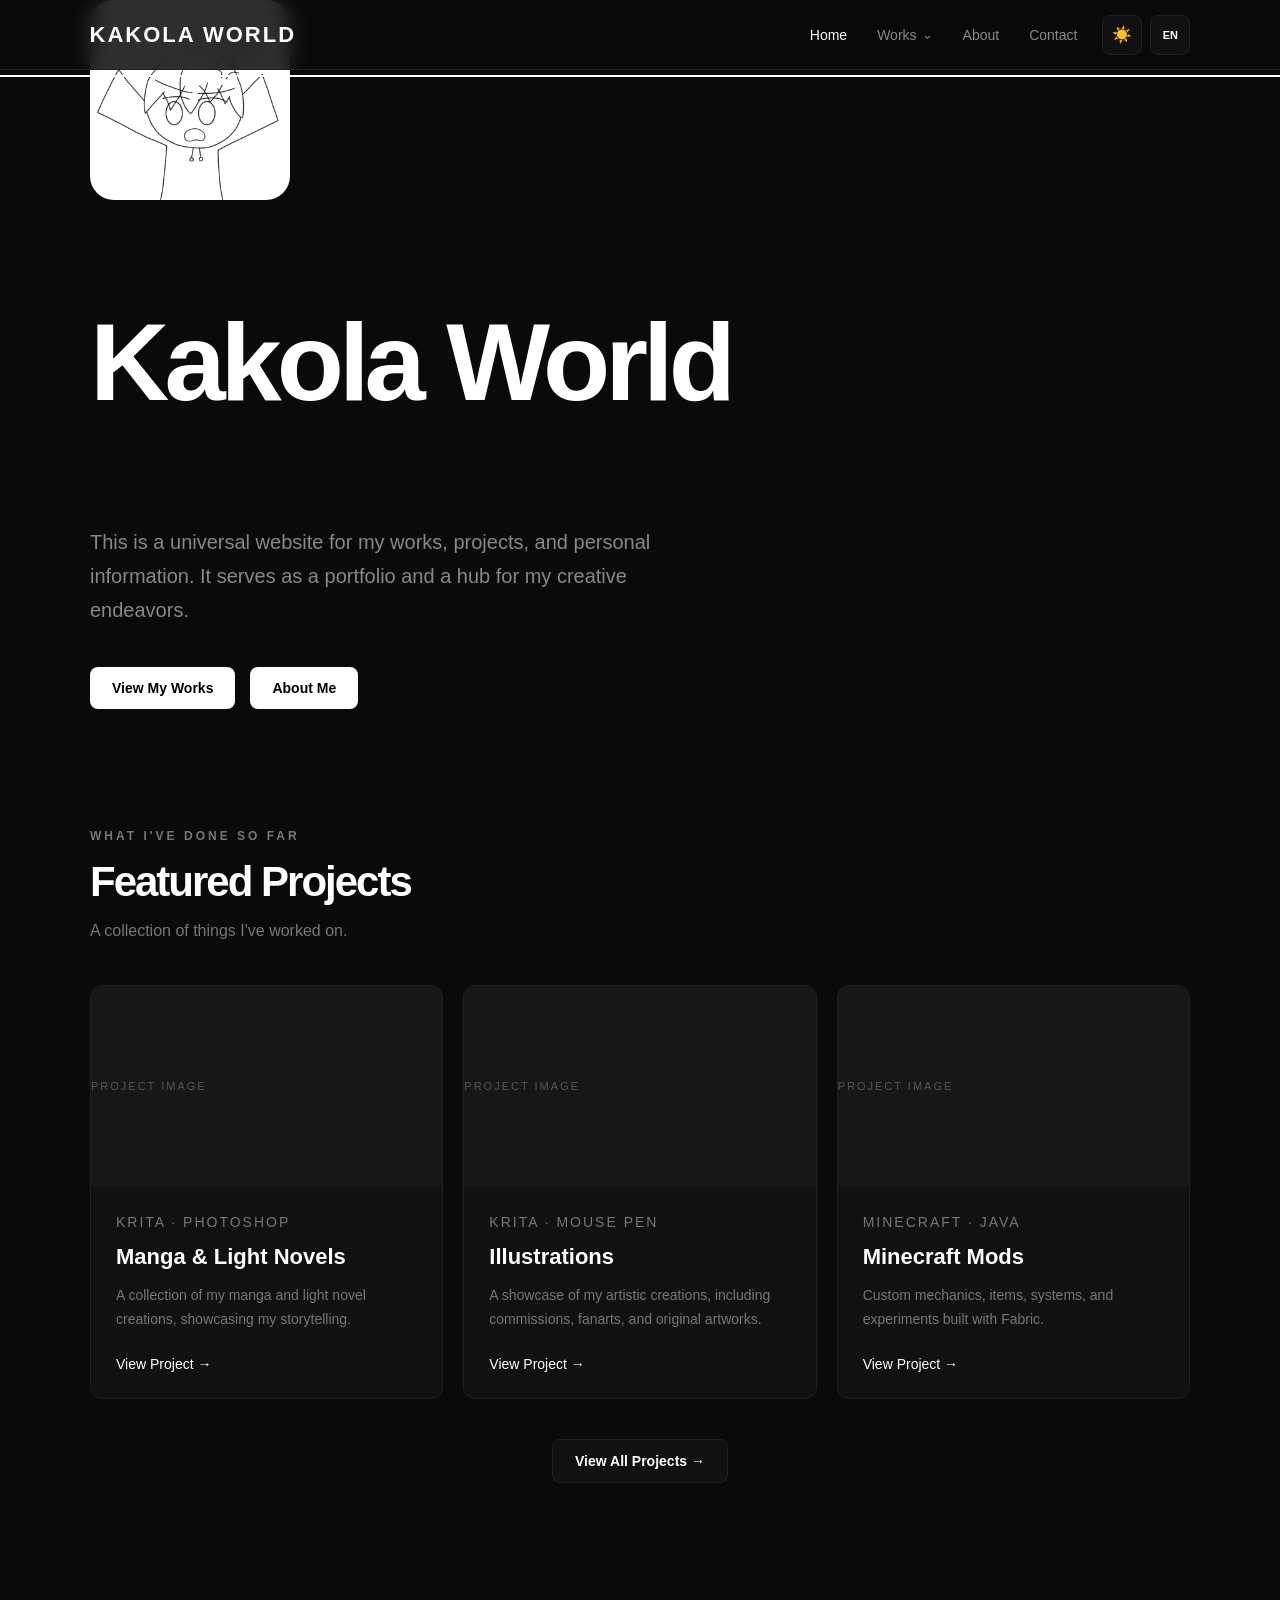
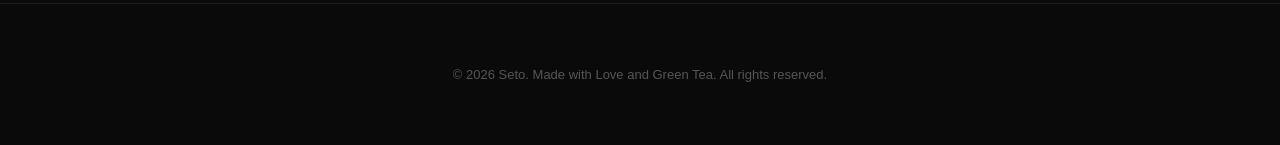
==== index.html @ 92a1bda3 "Commit message for changes in index.html and js/translations.js" ====
<!DOCTYPE html>
<html lang="en">

<head>
    <meta charset="UTF-8">
    <meta name="viewport" content="width=device-width, initial-scale=1.0">

    <title data-i18n="site.title">Kakola World</title>

    <link rel="stylesheet" href="./css/style.css">
</head>

<body>

    <div id="page-loader">
    
        <div class="loader-content">
    
            <div class="loader-logo">
                Please wait.
            </div>
    
            <div class="loader-spinner"></div>
    
        </div>
    
    </div>

    <!-- Navigation -->
    <header class="navbar">

        <a href="./" class="logo">KAKOLA WORLD</a>

        <nav class="nav-links">

            <a href="./" class="active" data-i18n="nav.home">
                Home
            </a>

            <!-- Works Dropdown -->
            <div class="nav-dropdown">

                <button class="dropdown-trigger" type="button">
                    <span data-i18n="nav.works">Works</span>
                    <span class="arrow">⌄</span>
                </button>

                <div class="dropdown-menu">

                    <a href="./works/">
                        <span data-i18n="works.all">
                            All Works
                        </span>

                        <small data-i18n="works.allDescription">
                            Everything I've done
                        </small>
                    </a>

                    <a href="./works/manga_light-novels/">
                        <span data-i18n="works.manga_light_novels">
                            Manga & Light Novels
                        </span>

                        <small data-i18n="works.manga_light_novelsDescription">
                            My Manga & Light Novel Creations
                        </small>
                    </a>

                    <a href="./works/illustrations/">
                        <span data-i18n="works.illustrations">
                            Illustrations
                        </span>

                        <small data-i18n="works.illustrationsDescription">
                            Commissions, Fanarts and Original Arts
                        </small>
                    </a>

                    <a href="./works/minecraft/">
                        <span data-i18n="works.minecraft">
                            Minecraft
                        </span>

                        <small data-i18n="works.minecraftDescription">
                            Mods & Projects
                        </small>
                    </a>

                </div>

            </div>

            <a href="./about/" data-i18n="nav.about">
                About
            </a>

            <a href="./contact/" data-i18n="nav.contact">
                Contact
            </a>

        </nav>


        <div class="navbar-actions">

            <button id="theme-toggle" class="theme-toggle" aria-label="Toggle theme">
                ☀️
            </button>

            <button id="language-toggle" class="language-toggle" aria-label="Change language">
                EN
            </button>

        </div>

    </header>


    <!-- Hero -->
    <main>

        <section class="hero">
        
            <div class="hero-content">

                <div class="hero-image">
                
                    <img src="./images/hero.png" alt="Kakola World">
                
                </div>
        
                <h1>
                    <p data-i18n="hero.title">
                        Kakola World
                    </p>
                </h1>
        
                <p class="hero-description" data-i18n="hero.description">
                    This is a universal website for my works, projects, and personal information. It serves as a portfolio and a hub for my creative endeavors.
                </p>
        
                <div class="hero-buttons">
        
                    <a href="./works/" class="button primary" data-i18n="hero.viewWorks">
                        View My Works
                    </a>
        
                    <a href="./about/" class="button primary" data-i18n="hero.aboutMe">
                        About Me
                    </a>
        
                </div>
        
            </div>
        
        </section>


        <!-- Featured Projects -->
        <section class="projects">

            <div class="section-header">

                <p class="eyebrow" data-i18n="projects.eyebrow">
                    WHAT I'VE DONE SO FAR
                </p>

                <h2 data-i18n="projects.title">
                    Featured Projects
                </h2>

                <p data-i18n="projects.description">
                    A collection of things I've worked on.
                </p>

            </div>


            <div class="project-grid">


                <!-- Manga & Light Novels -->
                <article class="project-card">

                    <div class="project-image">
                        <span data-i18n="projects.imagePlaceholder">
                            PROJECT IMAGE
                        </span>
                    </div>

                    <div class="project-content">

                        <p class="project-type" data-i18n="projects.manga_light_novels.type">
                            Krita · Photoshop
                        </p>

                        <h3>
                            Manga & Light Novels
                        </h3>

                        <p data-i18n="projects.manga_light_novels.description">
                            A collection of my manga and light novel creations, showcasing my storytelling.
                        </p>

                        <a href="./works/" class="project-link" data-i18n="projects.viewProject">
                            View Project →
                        </a>

                    </div>

                </article>


                <!-- Illustrations -->
                <article class="project-card">

                    <div class="project-image">
                        <span data-i18n="projects.imagePlaceholder">
                            PROJECT IMAGE
                        </span>
                    </div>

                    <div class="project-content">

                        <p class="project-type" data-i18n="projects.illustrations.type">
                            Krita · Mouse Pen
                        </p>

                        <h3>
                            Illustrations
                        </h3>

                        <p data-i18n="projects.illustrations.description">
                            A showcase of my artistic creations, including commissions, fanarts, and original artworks.
                        </p>

                        <a href="./works/" class="project-link" data-i18n="projects.viewProject">
                            View Project →
                        </a>

                    </div>

                </article>


                <!-- Minecraft -->
                <article class="project-card">

                    <div class="project-image">
                        <span data-i18n="projects.imagePlaceholder">
                            PROJECT IMAGE
                        </span>
                    </div>

                    <div class="project-content">

                        <p class="project-type" data-i18n="projects.minecraft.type">
                            MINECRAFT · JAVA
                        </p>

                        <h3>
                            Minecraft Mods
                        </h3>

                        <p data-i18n="projects.minecraft.description">
                            Custom mechanics, items, systems,
                            and experiments built with Fabric.
                        </p>

                        <a href="./works/" class="project-link" data-i18n="projects.viewProject">
                            View Project →
                        </a>

                    </div>

                </article>

            </div>


            <div class="view-all">

                <a href="./works/" class="button secondary" data-i18n="projects.viewAll">
                    View All Projects →
                </a>

            </div>

        </section>

    </main>


    <!-- Footer -->
    <footer>

        <p data-i18n="footer.copyright">
            © 2026 Seto. Made with Love and Green Tea.
            All rights reserved.
        </p>

    </footer>


    <script src="./js/translations.js"></script>
    <script src="./js/script.js"></script>

</body>

</html>
---- css/style.css ----
* {
    box-sizing: border-box;
}

html {
    scroll-behavior: smooth;
}

:root {
    --background: #0a0a0a;
    --surface: #111111;
    --surface-hover: #171717;

    --border: #202020;

    --text: #ffffff;
    --text-secondary: #888888;
    --text-muted: #555555;

    --button-background: #ffffff;
    --button-text: #000000;
}

body.light {
    --background: #f5f5f5;
    --surface: #ffffff;
    --surface-hover: #eeeeee;

    --border: #dddddd;

    --text: #111111;
    --text-secondary: #666666;
    --text-muted: #999999;

    --button-background: #111111;
    --button-text: #ffffff;
}

body {
    margin: 0;

    background: var(--background);
    color: var(--text);

    font-family:
        Arial,
        Helvetica,
        sans-serif;

    transition:
        background 0.25s ease,
        color 0.25s ease;
}

.theme-toggle {
    width: 40px;
    height: 40px;

    display: flex;
    align-items: center;
    justify-content: center;

    background: var(--surface);

    border: 1px solid var(--border);
    border-radius: 8px;

    color: var(--text);

    font-size: 16px;

    cursor: pointer;

    transition:
        background 0.2s ease,
        transform 0.2s ease;
}

.theme-toggle:hover {
    background: var(--surface-hover);

    transform: translateY(-2px);
}

.language-toggle {
    width: 40px;
    height: 40px;

    display: flex;
    align-items: center;
    justify-content: center;

    background: var(--surface);

    border: 1px solid var(--border);
    border-radius: 8px;

    color: var(--text);

    font-size: 11px;
    font-weight: 700;

    cursor: pointer;

    transition:
        background 0.2s ease,
        transform 0.2s ease;
}

.language-toggle:hover {
    background: var(--surface-hover);

    transform: translateY(-2px);
}

/* ================================
   NAVBAR
================================ */

.navbar {
    position: fixed;

    top: 0;
    left: 0;
    right: 0;

    height: 70px;

    display: flex;
    align-items: center;

    padding: 0 7%;

    background: color-mix(in srgb,
            var(--background) 85%,
            transparent);

    border-bottom: 1px solid var(--border);

    backdrop-filter: blur(10px);

    z-index: 1000;
}

.navbar-actions {
    display: flex;
    align-items: center;
    gap: 8px;
}


.logo {
    color: var(--text);

    font-size: 22px;
    font-weight: 800;

    text-decoration: none;

    letter-spacing: 2px;
}


.nav-links {
    display: flex;

    gap: 30px;

    margin-left: auto;
    margin-right: 25px;
}


.nav-links a {
    color: var(--text-secondary);

    text-decoration: none;

    font-size: 14px;

    transition: color 0.2s ease;
}

.nav-links a:hover {
    color: var(--text);
}

.nav-links a.active {
    color: var(--text);
}


.nav-links a.active::after {
    content: "";

    position: absolute;

    left: 0;
    right: 0;

    bottom: -8px;

    height: 2px;

    background: white;
}


/* ================================
   GENERAL
================================ */

main {
    width: 100%;
}


section {
    width: min(1100px, 90%);

    margin: auto;
}


.eyebrow {
    margin: 0 0 15px;

    color: #777;

    font-size: 12px;
    font-weight: 700;

    letter-spacing: 3px;
}


/* ================================
   HERO
================================ */

.hero-image {
    flex: 0 0 200px;

    display: flex;
    position: relative;
}


.hero-image img {
    width: 200px;
    height: auto;

    object-fit: contain;

    border-radius: 24px;

    transition:
        transform 0.4s ease,
        box-shadow 0.4s ease;
}


.hero-image img:hover {
    transform: translateY(-8px);
}


.hero-content {
    max-width: 800px;
}


.hero h1 {
    margin: 0;

    font-size: clamp(60px, 9vw, 110px);

    line-height: 0.95;

    letter-spacing: -5px;
}


.hero h1 span {
    color: #888;
}


.hero-description {
    max-width: 600px;

    margin-top: 30px;

    color: #888;

    font-size: 20px;

    line-height: 1.7;
}


.hero-buttons {
    display: flex;

    gap: 15px;

    margin-top: 40px;
}


/* ================================
   BUTTONS
================================ */

.button {
    display: inline-block;

    padding: 13px 22px;

    border-radius: 8px;

    text-decoration: none;

    font-size: 14px;
    font-weight: 600;

    transition:
        transform 0.2s ease,
        background 0.2s ease;
}


.button:hover {
    transform: translateY(-2px);
}


.button.primary {
    background: var(--button-background);

    color: var(--button-text);
}

.button.secondary {
    background: var(--surface);

    color: var(--text);

    border: 1px solid var(--border);
}


/* ================================
   SECTION HEADER
================================ */

.section-header {
    margin-bottom: 45px;
}


.section-header h2 {
    margin: 0;

    font-size: 42px;

    letter-spacing: -2px;
}


.section-header>p:last-child {
    color: #777;

    font-size: 16px;
}


/* ================================
   PROJECTS
================================ */

.projects {
    padding: 120px 0;
}


.project-grid {
    display: grid;

    grid-template-columns:
        repeat(3, 1fr);

    gap: 20px;
}


.project-card {
    overflow: hidden;

    background: var(--surface);

    border: 1px solid var(--border);

    border-radius: 12px;

    transition:
        transform 0.25s ease,
        border-color 0.25s ease,
        background 0.25s ease;
}


.project-card:hover {
    transform: translateY(-5px);

    border-color: #444;
}


.project-image {
    height: 200px;
    
    display: flex;
    align-items: center;

    background: var(--surface-hover);

    color: var(--text-muted);

    font-size: 11px;
    
    letter-spacing: 2px;
}


.project-content {
    padding: 25px;
}


.project-type {
    margin: 0 0 10px;

    color: #666;

    font-size: 11px;

    letter-spacing: 2px;
}


.project-content h3 {
    margin: 0 0 12px;

    font-size: 22px;
}


.project-content p {
    color: #777;

    font-size: 14px;

    line-height: 1.7;
}


.project-link {
    display: inline-block;

    margin-top: 10px;

    color: white;

    text-decoration: none;

    font-size: 14px;
}


.project-link:hover {
    text-decoration: underline;
}


.view-all {
    margin-top: 40px;

    text-align: center;
}


/* ================================
   FOOTER
================================ */

footer {
    padding: 50px 20px;

    border-top: 1px solid #1c1c1c;

    text-align: center;

    color: #555;

    font-size: 13px;
}


/* ================================
   MOBILE
================================ */

@media (max-width: 800px) {

    .navbar {
        padding: 0 5%;
    }


    .nav-links {
        gap: 15px;
    }


    .nav-links a {
        font-size: 12px;
    }


    .hero h1 {
        letter-spacing: -3px;
    }


    .project-grid {
        grid-template-columns: 1fr;
    }


    .hero-buttons {
        flex-direction: column;

        align-items: flex-start;
    }

}

/* ================================
   WORKS DROPDOWN
================================ */

.nav-dropdown {
    position: relative;
}


/* Works button */

.dropdown-trigger {
    display: flex;
    align-items: center;
    gap: 5px;

    padding: 0;

    background: none;
    border: none;

    color: var(--text-secondary);

    font-family: inherit;
    font-size: 14px;

    cursor: pointer;

    transition: color 0.2s ease;
}


.dropdown-trigger:hover,
.nav-dropdown.open .dropdown-trigger {
    color: var(--text);
}


/* Arrow */

.arrow {
    font-size: 13px;

    transition: transform 0.2s ease;
}


.nav-dropdown:hover .arrow,
.nav-dropdown.open .arrow {
    transform: rotate(180deg);
}


/* ================================
   DROPDOWN MENU
================================ */

.dropdown-menu {
    position: absolute;

    top: calc(100% + 15px);
    left: 50%;

    width: 220px;

    padding: 8px;

    background: var(--surface);

    border: 1px solid var(--border);

    border-radius: 12px;

    box-shadow:
        0 15px 40px rgba(0, 0, 0, 0.25);

    opacity: 0;

    visibility: hidden;

    transform:
        translateX(-50%) translateY(-5px);

    transition:
        opacity 0.2s ease,
        transform 0.2s ease,
        visibility 0.2s ease;

    z-index: 1000;
}


/* Desktop hover */

.nav-dropdown:hover .dropdown-menu {
    opacity: 1;

    visibility: visible;

    transform:
        translateX(-50%) translateY(0);
}


/* Click / mobile */

.nav-dropdown.open .dropdown-menu {
    opacity: 1;

    visibility: visible;

    transform:
        translateX(-50%) translateY(0);
}


/* ================================
   DROPDOWN LINKS
================================ */

.dropdown-menu a {
    display: flex;

    flex-direction: column;

    gap: 4px;

    padding: 12px 14px;

    border-radius: 8px;

    color: var(--text);

    text-decoration: none;

    transition:
        background 0.2s ease;
}


.dropdown-menu a:hover {
    background: var(--surface-hover);
}


.dropdown-menu a span {
    font-size: 14px;
    font-weight: 600;
}


.dropdown-menu a small {
    color: var(--text-secondary);

    font-size: 11px;
}

/* ========================================
   PAGE LOADER
======================================== */

#page-loader {

    position: fixed;

    inset: 0;

    z-index: 99999;

    display: flex;

    align-items: center;
    justify-content: center;

    background: var(--background);

    opacity: 1;

    visibility: visible;

    transition:
        opacity 0.5s ease,
        visibility 0.5s ease;

}


/* Hidden state */

#page-loader.hidden {

    opacity: 0;

    visibility: hidden;

    pointer-events: none;

}


/* Loader content */

.loader-content {

    display: flex;

    flex-direction: column;

    align-items: center;

    gap: 20px;

}


/* Logo */

.loader-logo {

    font-size: 32px;

    font-weight: 700;

    letter-spacing: 8px;

}


/* Spinner */

.loader-spinner {

    width: 28px;

    height: 28px;

    border: 3px solid var(--border);

    border-top-color: currentColor;

    border-radius: 50%;

    animation: loader-spin 0.8s linear infinite;

}


@keyframes loader-spin {

    from {
        transform: rotate(0deg);
    }

    to {
        transform: rotate(360deg);
    }

}
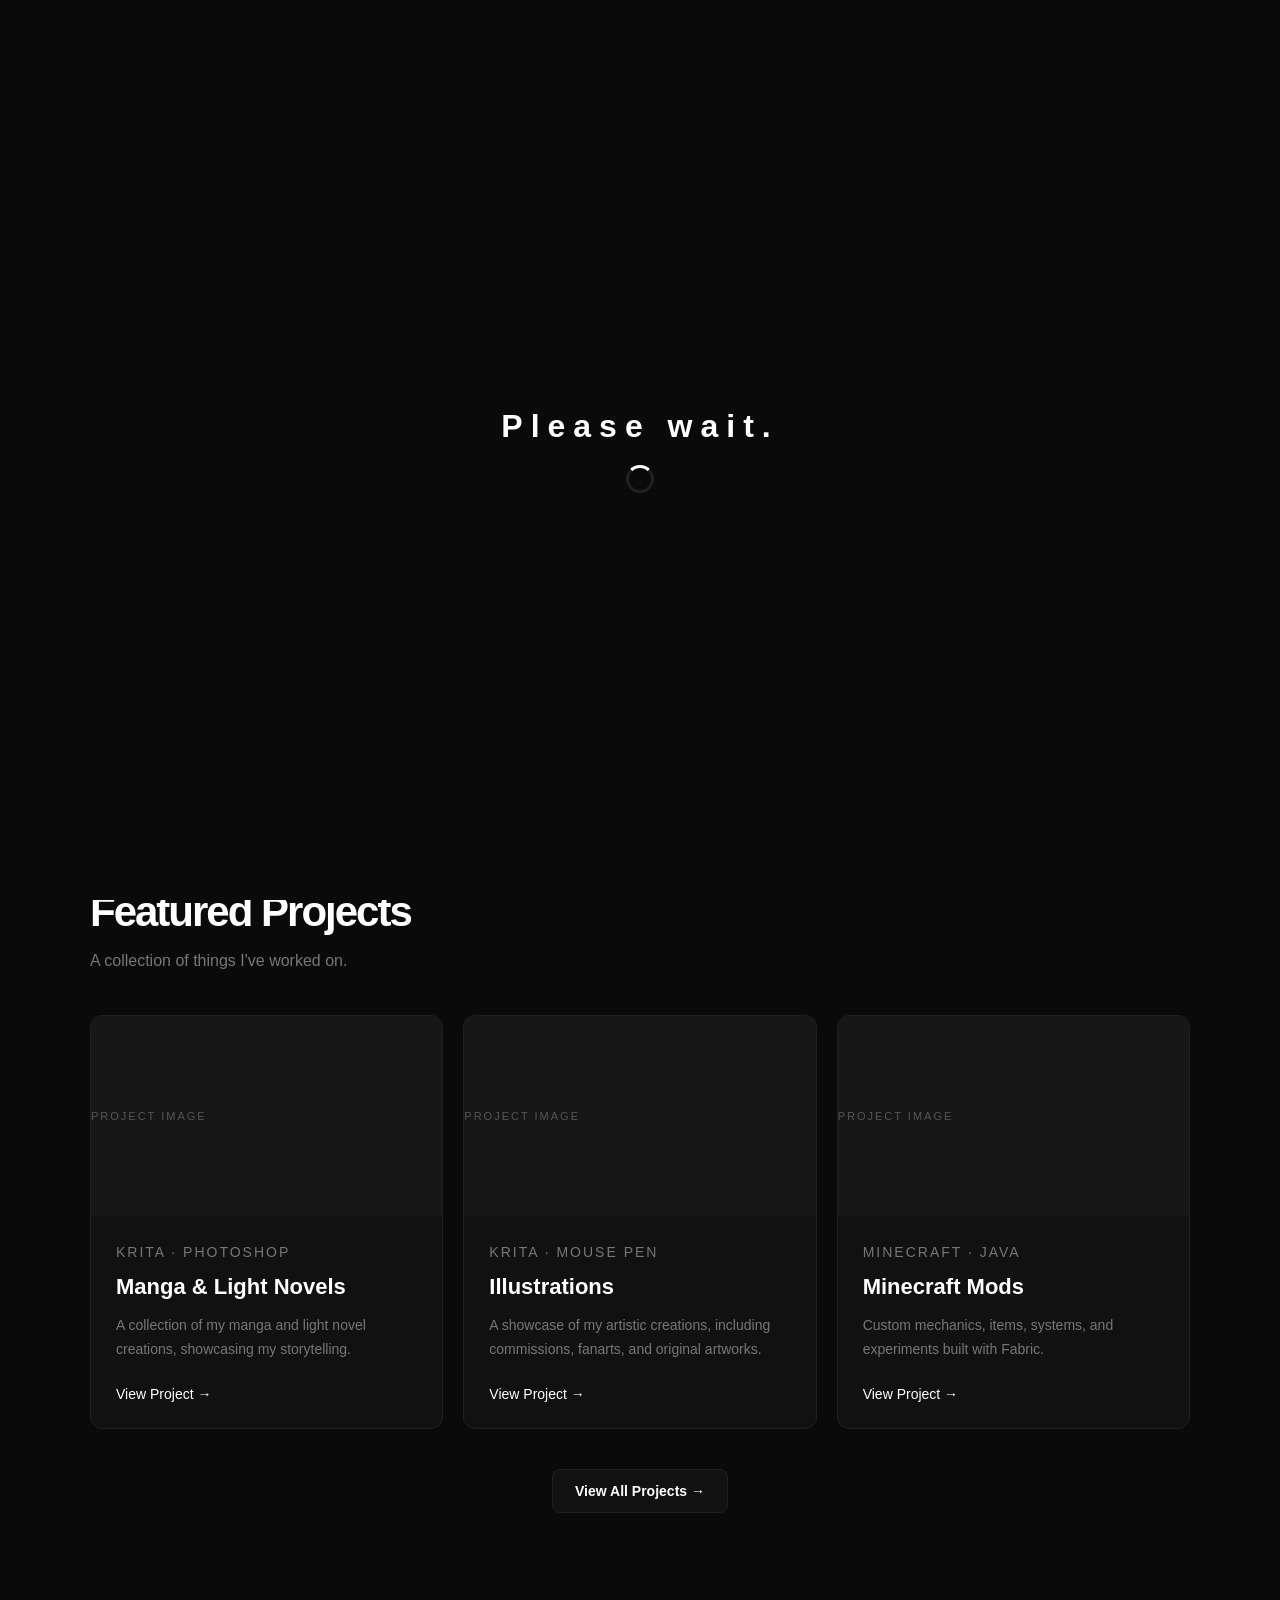
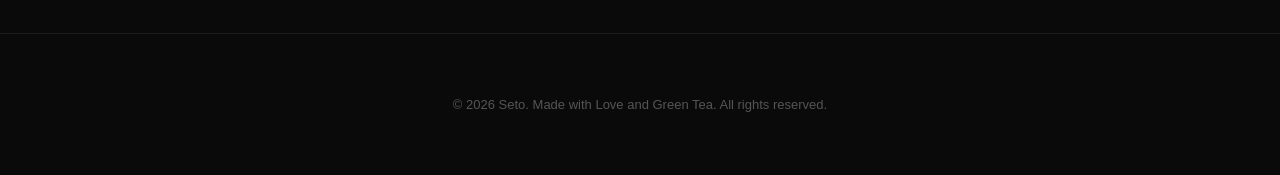
==== commit 3b03e28f: "Changes to be committed:" ====
--- a/index.html
+++ b/index.html
@@ -123,6 +123,12 @@
         <section class="hero">
         
             <div class="hero-content">
+        
+                <h1>
+                    <p data-i18n="hero.title">
+                        Kakola World
+                    </p>
+                </h1>
 
                 <div class="hero-image">
                 
@@ -130,12 +136,6 @@
                 
                 </div>
         
-                <h1>
-                    <p data-i18n="hero.title">
-                        Kakola World
-                    </p>
-                </h1>
-        
                 <p class="hero-description" data-i18n="hero.description">
                     This is a universal website for my works, projects, and personal information. It serves as a portfolio and a hub for my creative endeavors.
                 </p>
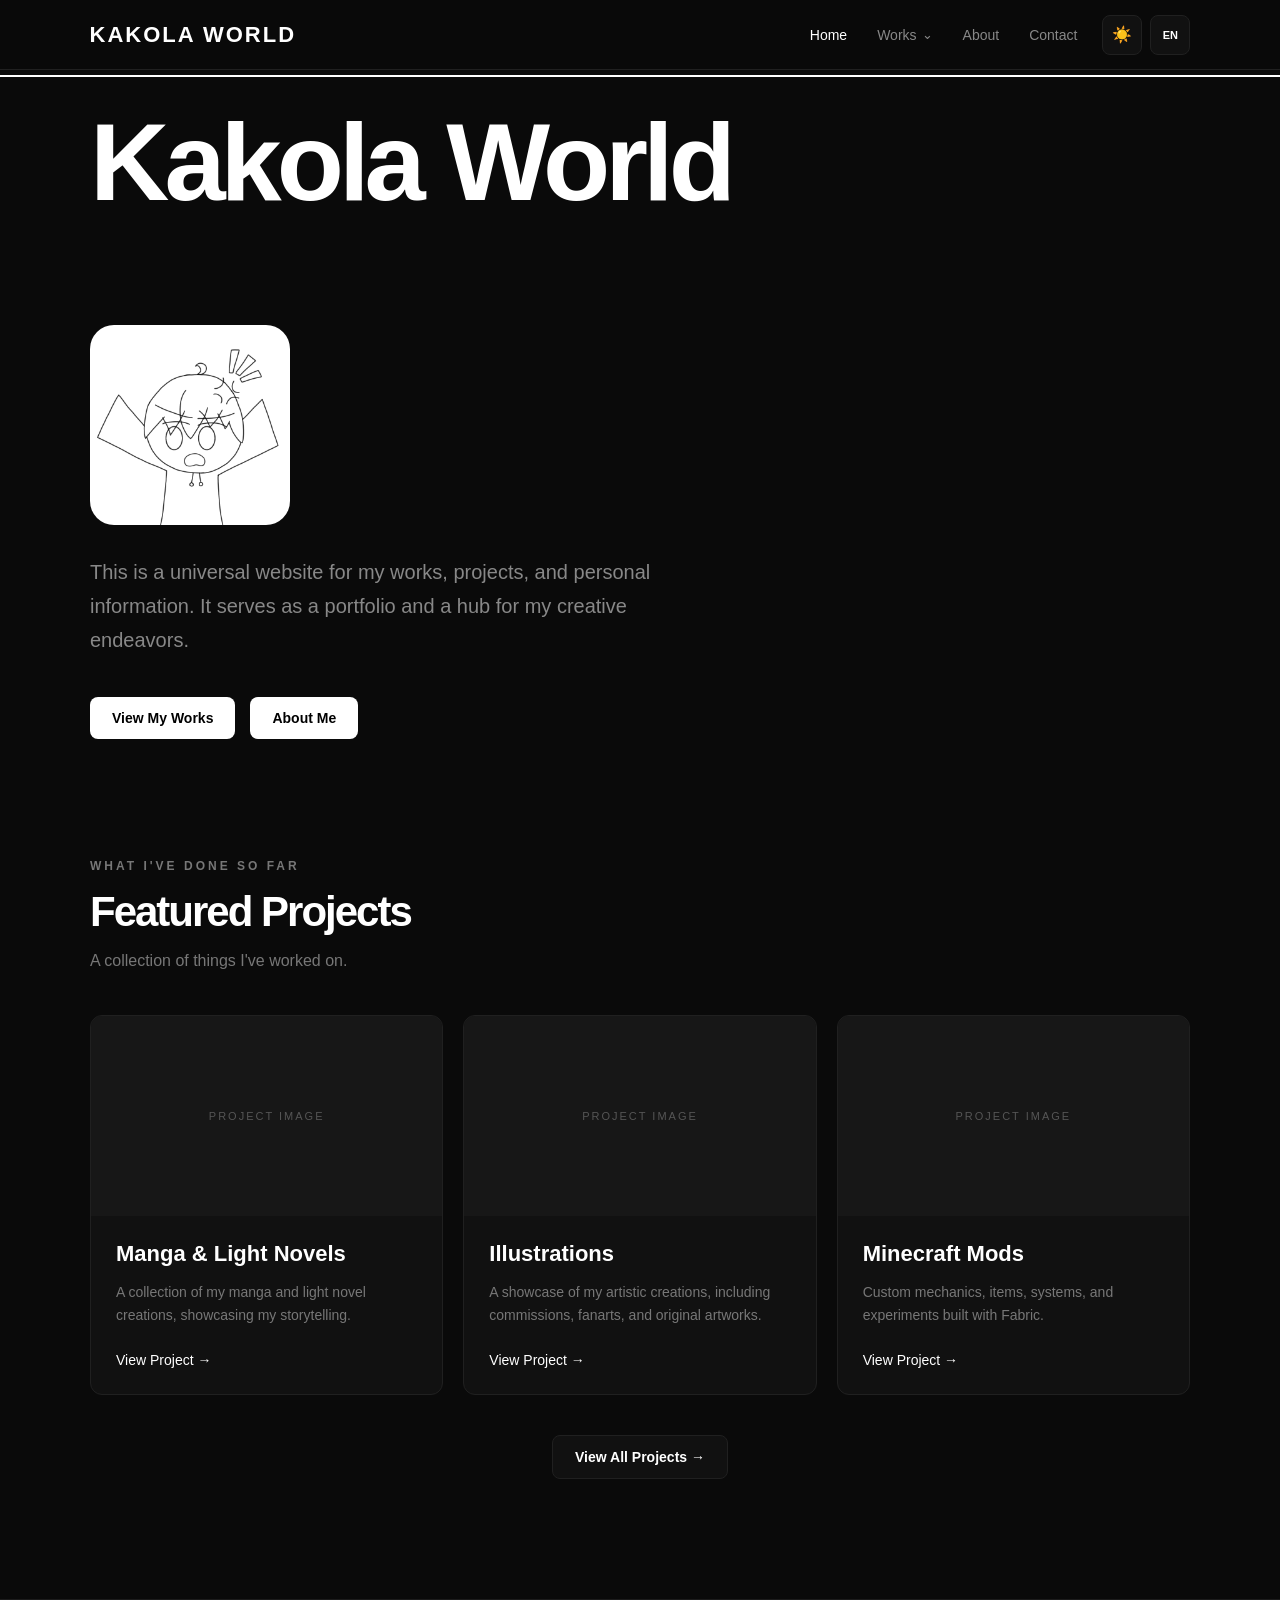
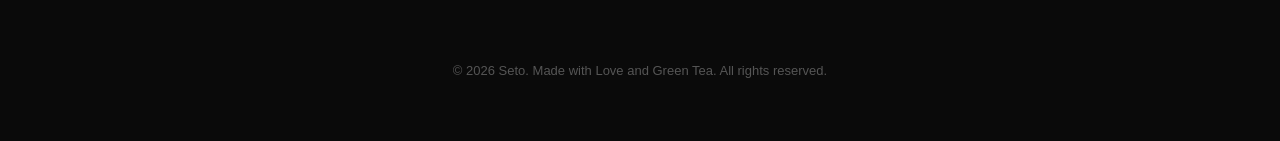
==== commit be5f113b: "Changes" ====
--- a/index.html
+++ b/index.html
@@ -191,10 +191,6 @@
 
                     <div class="project-content">
 
-                        <p class="project-type" data-i18n="projects.manga_light_novels.type">
-                            Krita · Photoshop
-                        </p>
-
                         <h3>
                             Manga & Light Novels
                         </h3>
@@ -223,10 +219,6 @@
 
                     <div class="project-content">
 
-                        <p class="project-type" data-i18n="projects.illustrations.type">
-                            Krita · Mouse Pen
-                        </p>
-
                         <h3>
                             Illustrations
                         </h3>
@@ -254,10 +246,6 @@
                     </div>
 
                     <div class="project-content">
-
-                        <p class="project-type" data-i18n="projects.minecraft.type">
-                            MINECRAFT · JAVA
-                        </p>
 
                         <h3>
                             Minecraft Mods
--- a/css/style.css
+++ b/css/style.css
@@ -423,6 +423,8 @@
     display: flex;
     align-items: center;
 
+    justify-content: center;
+
     background: var(--surface-hover);
 
     color: var(--text-muted);
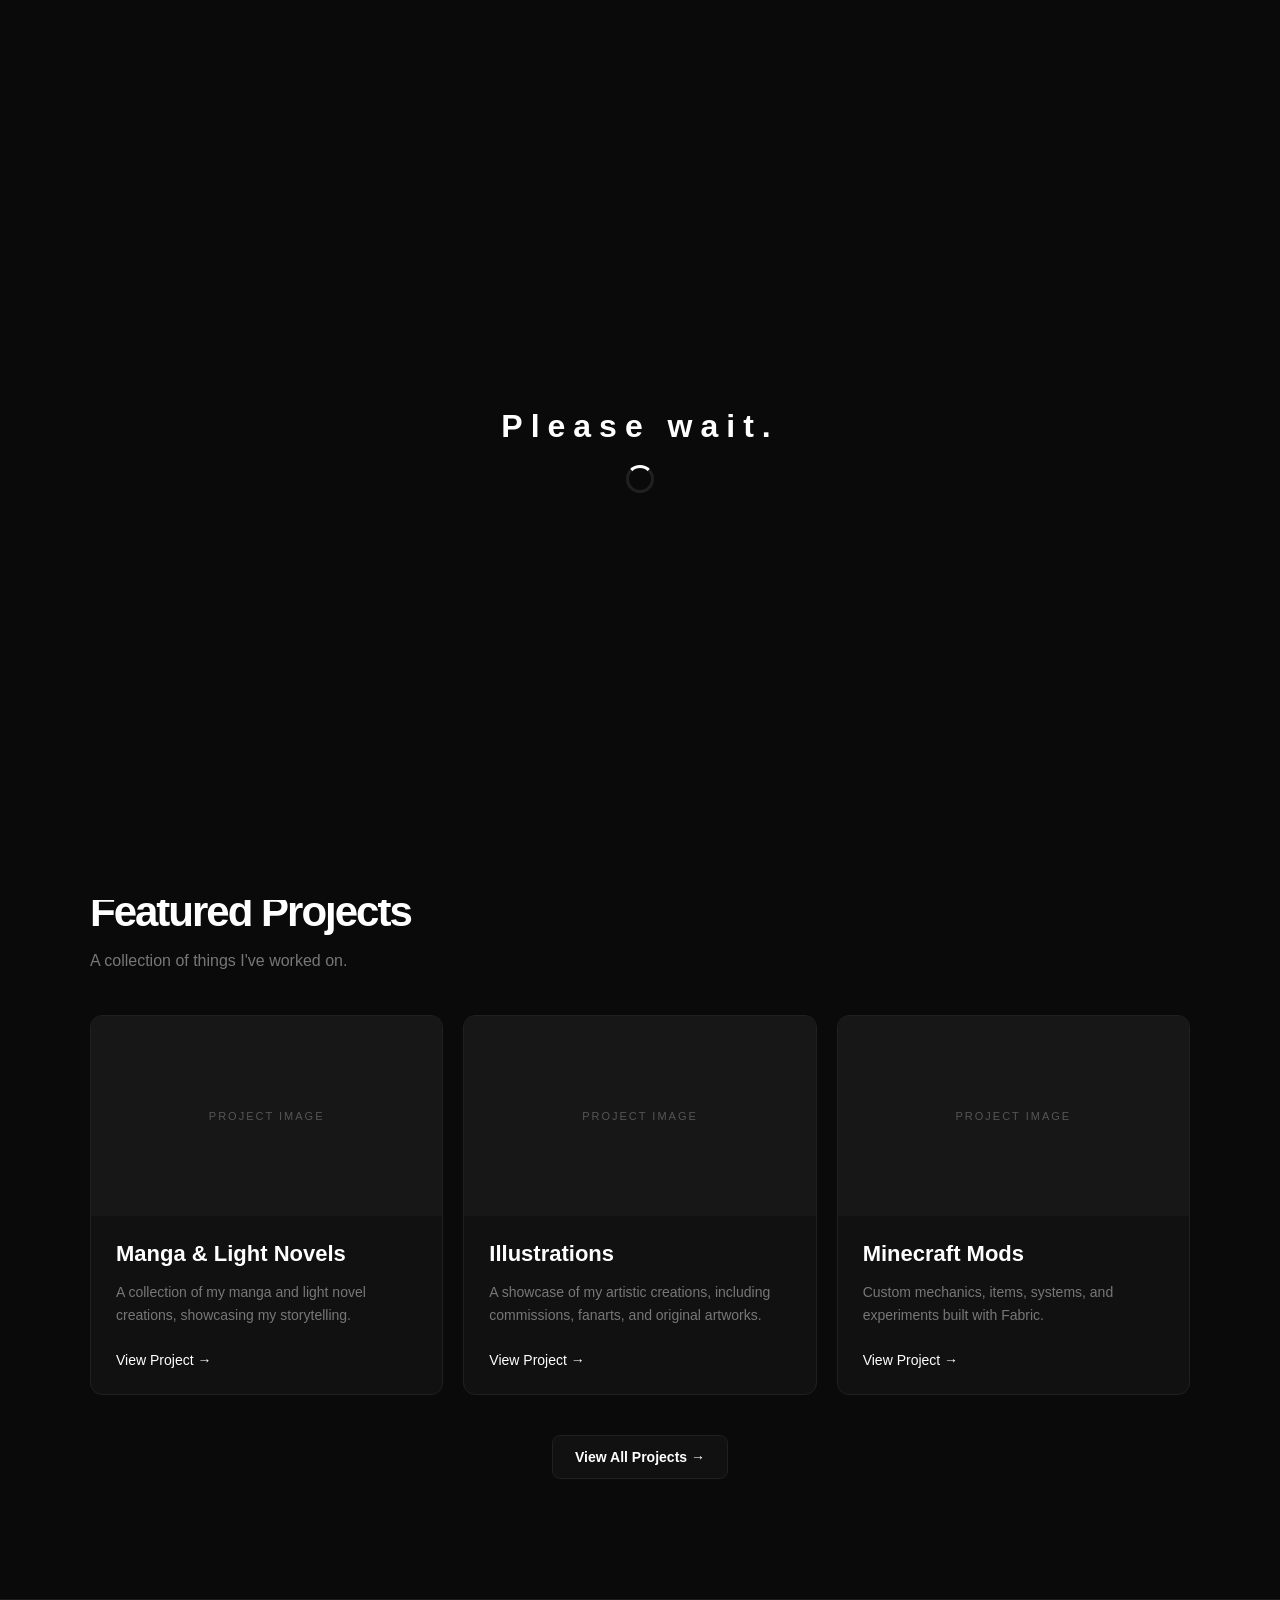
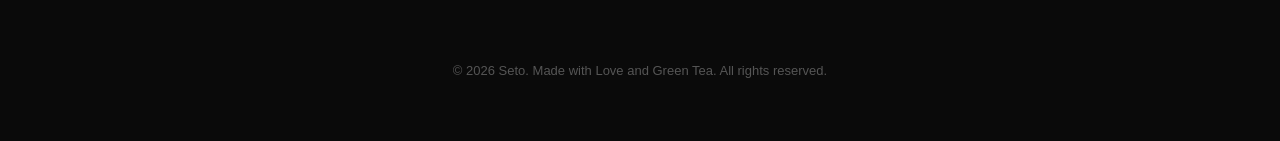
==== commit 709ec30f: "Changed" ====
--- a/index.html
+++ b/index.html
@@ -47,7 +47,7 @@
 
                 <div class="dropdown-menu">
 
-                    <a href="./works/">
+                    <a href="./works/index.html">
                         <span data-i18n="works.all">
                             All Works
                         </span>
@@ -91,11 +91,11 @@
 
             </div>
 
-            <a href="./about/" data-i18n="nav.about">
+            <a href="./about.html" data-i18n="nav.about">
                 About
             </a>
 
-            <a href="./contact/" data-i18n="nav.contact">
+            <a href="./contact.html" data-i18n="nav.contact">
                 Contact
             </a>
 
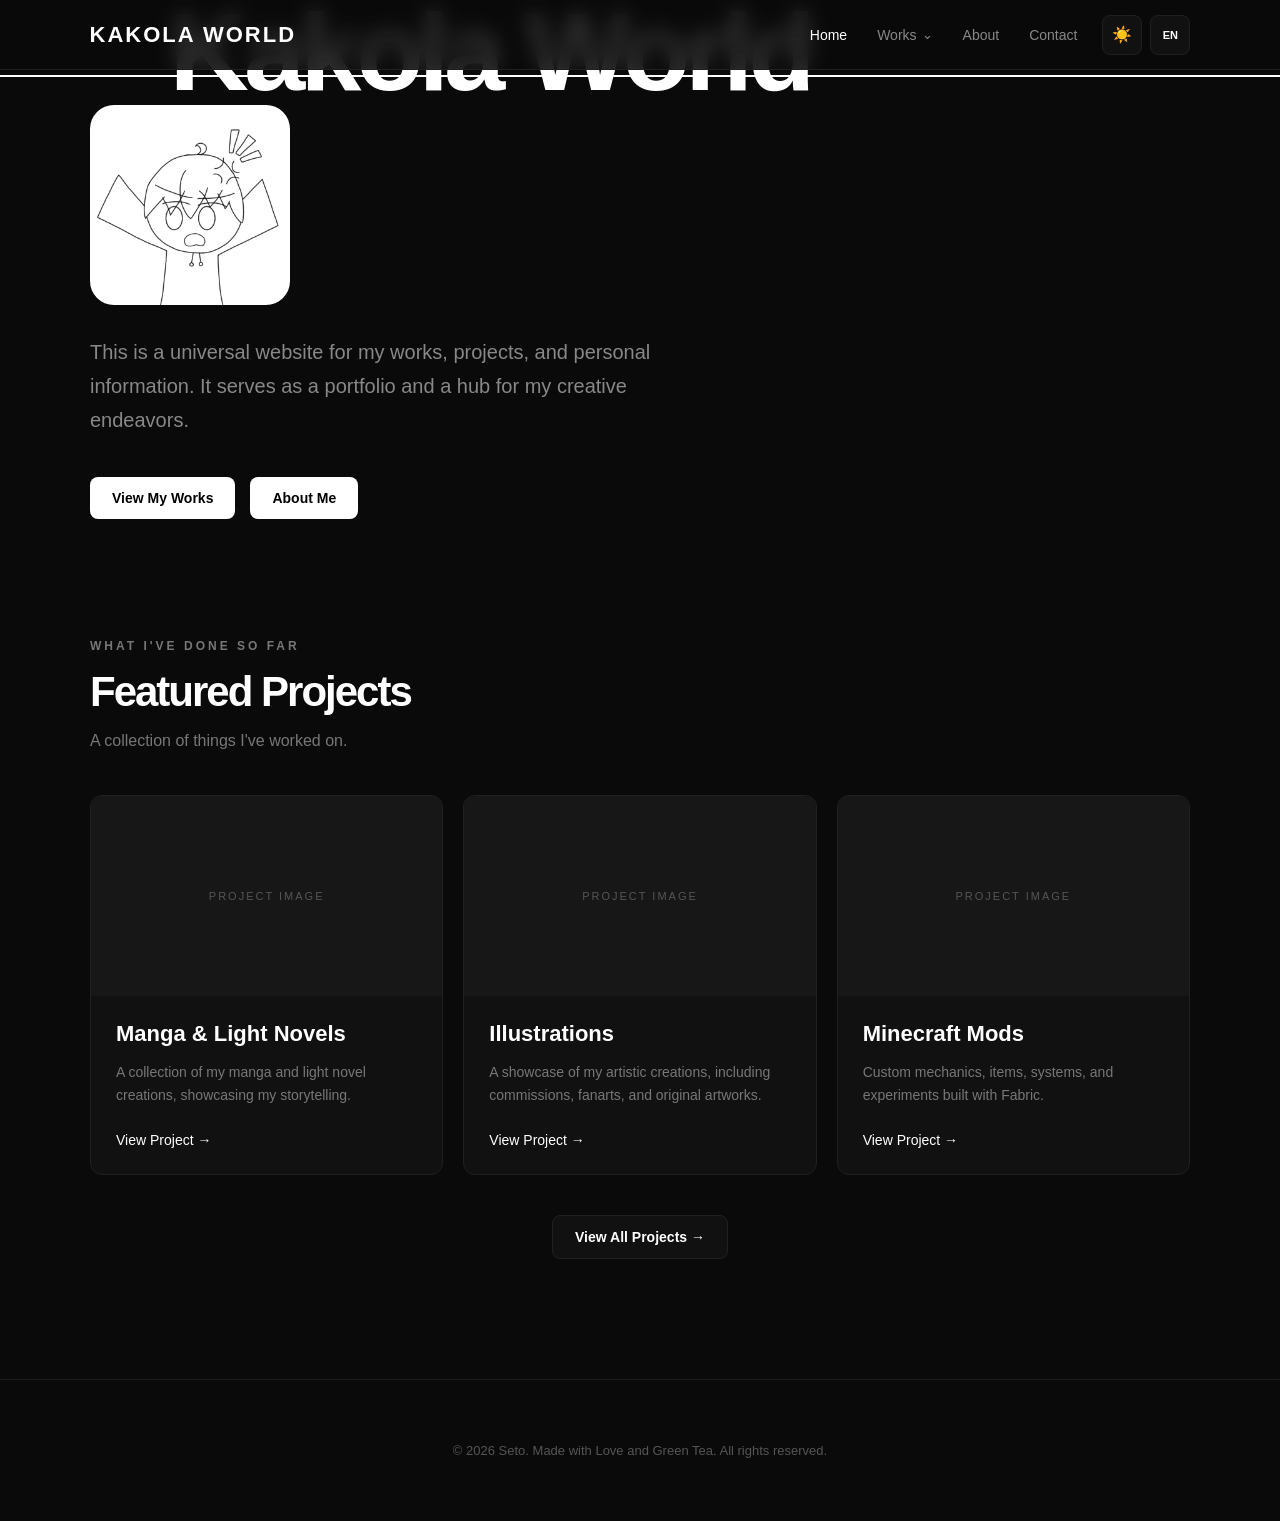
==== commit 41e62491: "Changes and fixed" ====
--- a/index.html
+++ b/index.html
@@ -121,14 +121,14 @@
     <main>
 
         <section class="hero">
-        
+
             <div class="hero-content">
-        
-                <h1>
-                    <p data-i18n="hero.title">
-                        Kakola World
-                    </p>
+                
+                <h1 data-i18n="hero.title">
+                    Kakola World
                 </h1>
+
+            </div>
 
                 <div class="hero-image">
                 
--- a/css/style.css
+++ b/css/style.css
@@ -267,6 +267,8 @@
 
 .hero-content {
     max-width: 800px;
+    
+    text-align: center;
 }
 
 
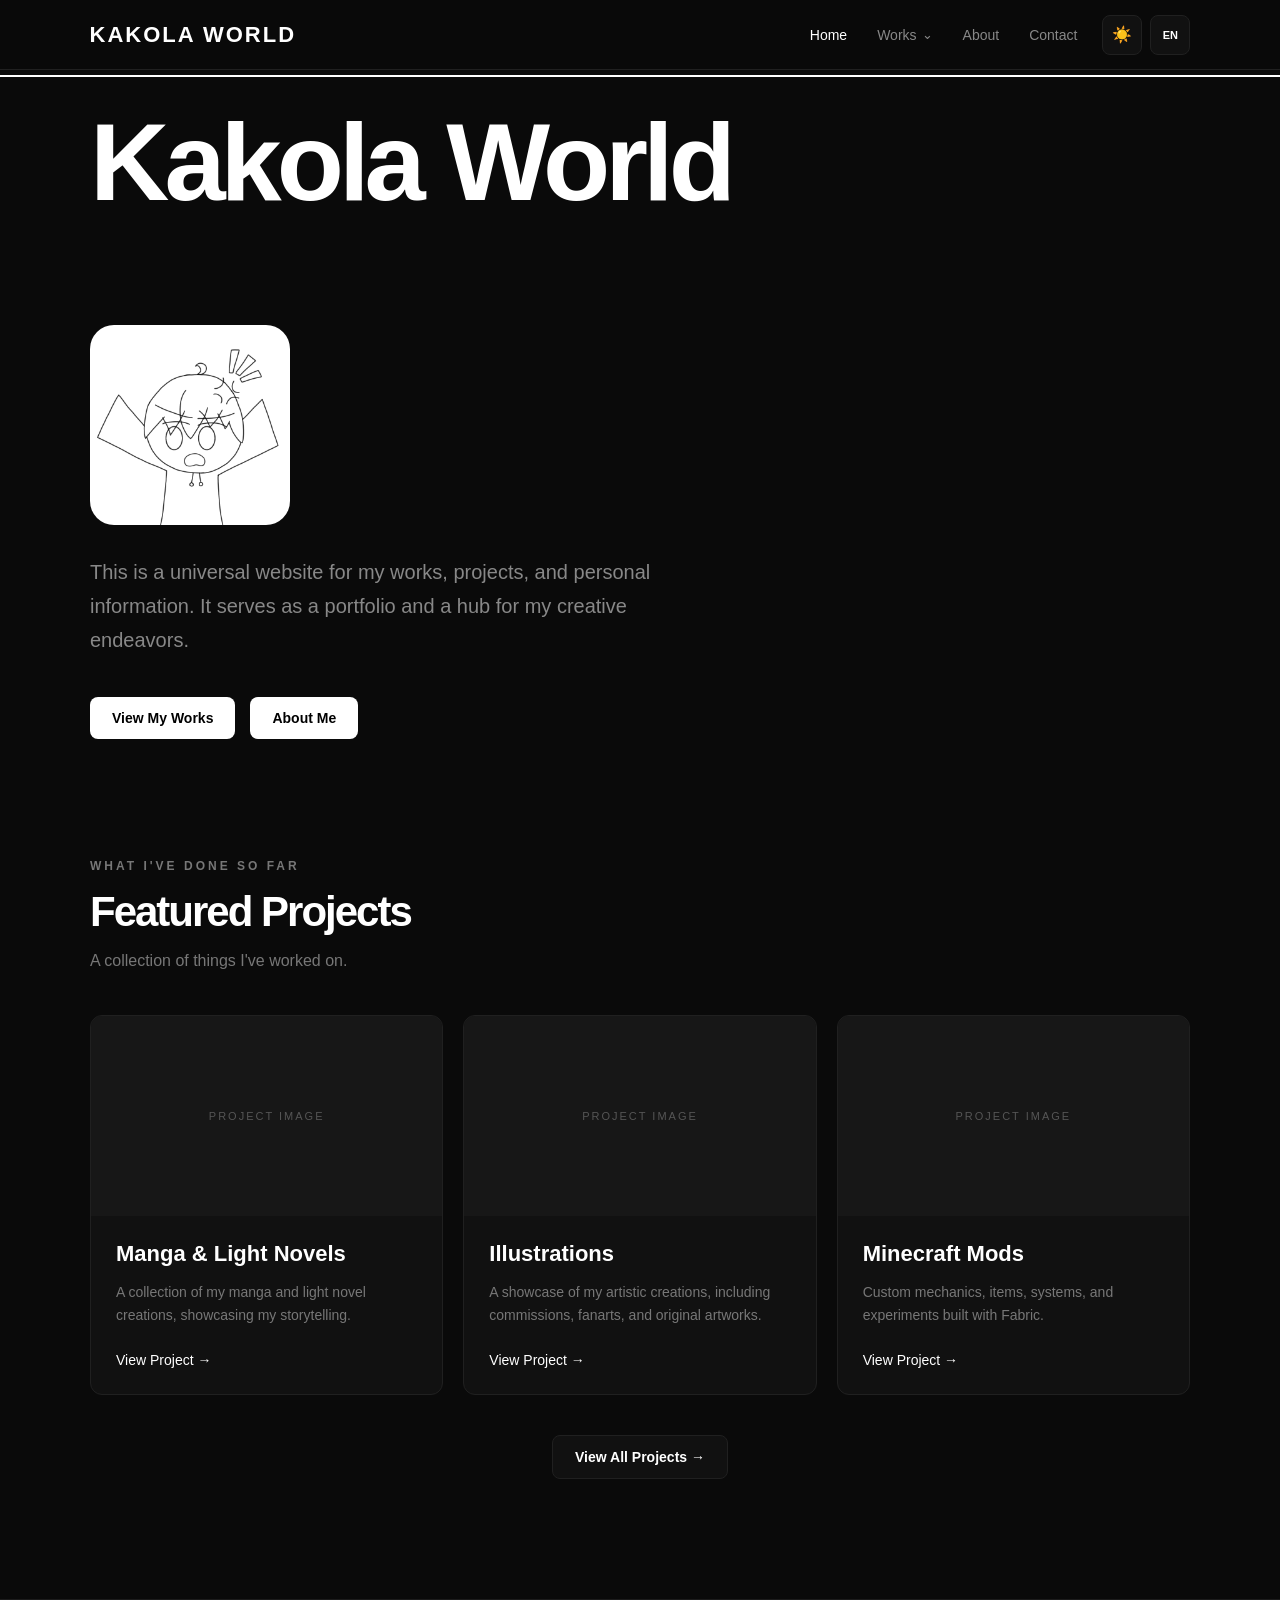
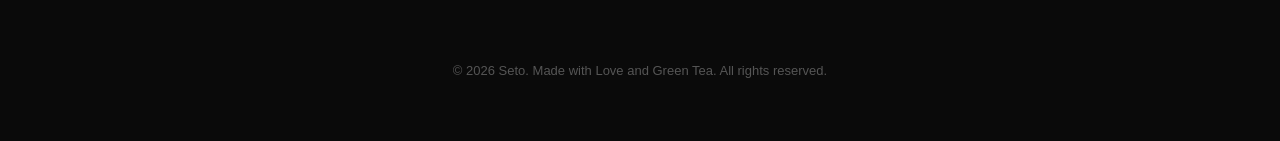
==== commit aadf4af2: "Fixed" ====
--- a/index.html
+++ b/index.html
@@ -121,14 +121,14 @@
     <main>
 
         <section class="hero">
-
+        
             <div class="hero-content">
-                
-                <h1 data-i18n="hero.title">
-                    Kakola World
+        
+                <h1>
+                    <p data-i18n="hero.title">
+                        Kakola World
+                    </p>
                 </h1>
-
-            </div>
 
                 <div class="hero-image">
                 
--- a/css/style.css
+++ b/css/style.css
@@ -267,8 +267,7 @@
 
 .hero-content {
     max-width: 800px;
-    
-    text-align: center;
+
 }
 
 
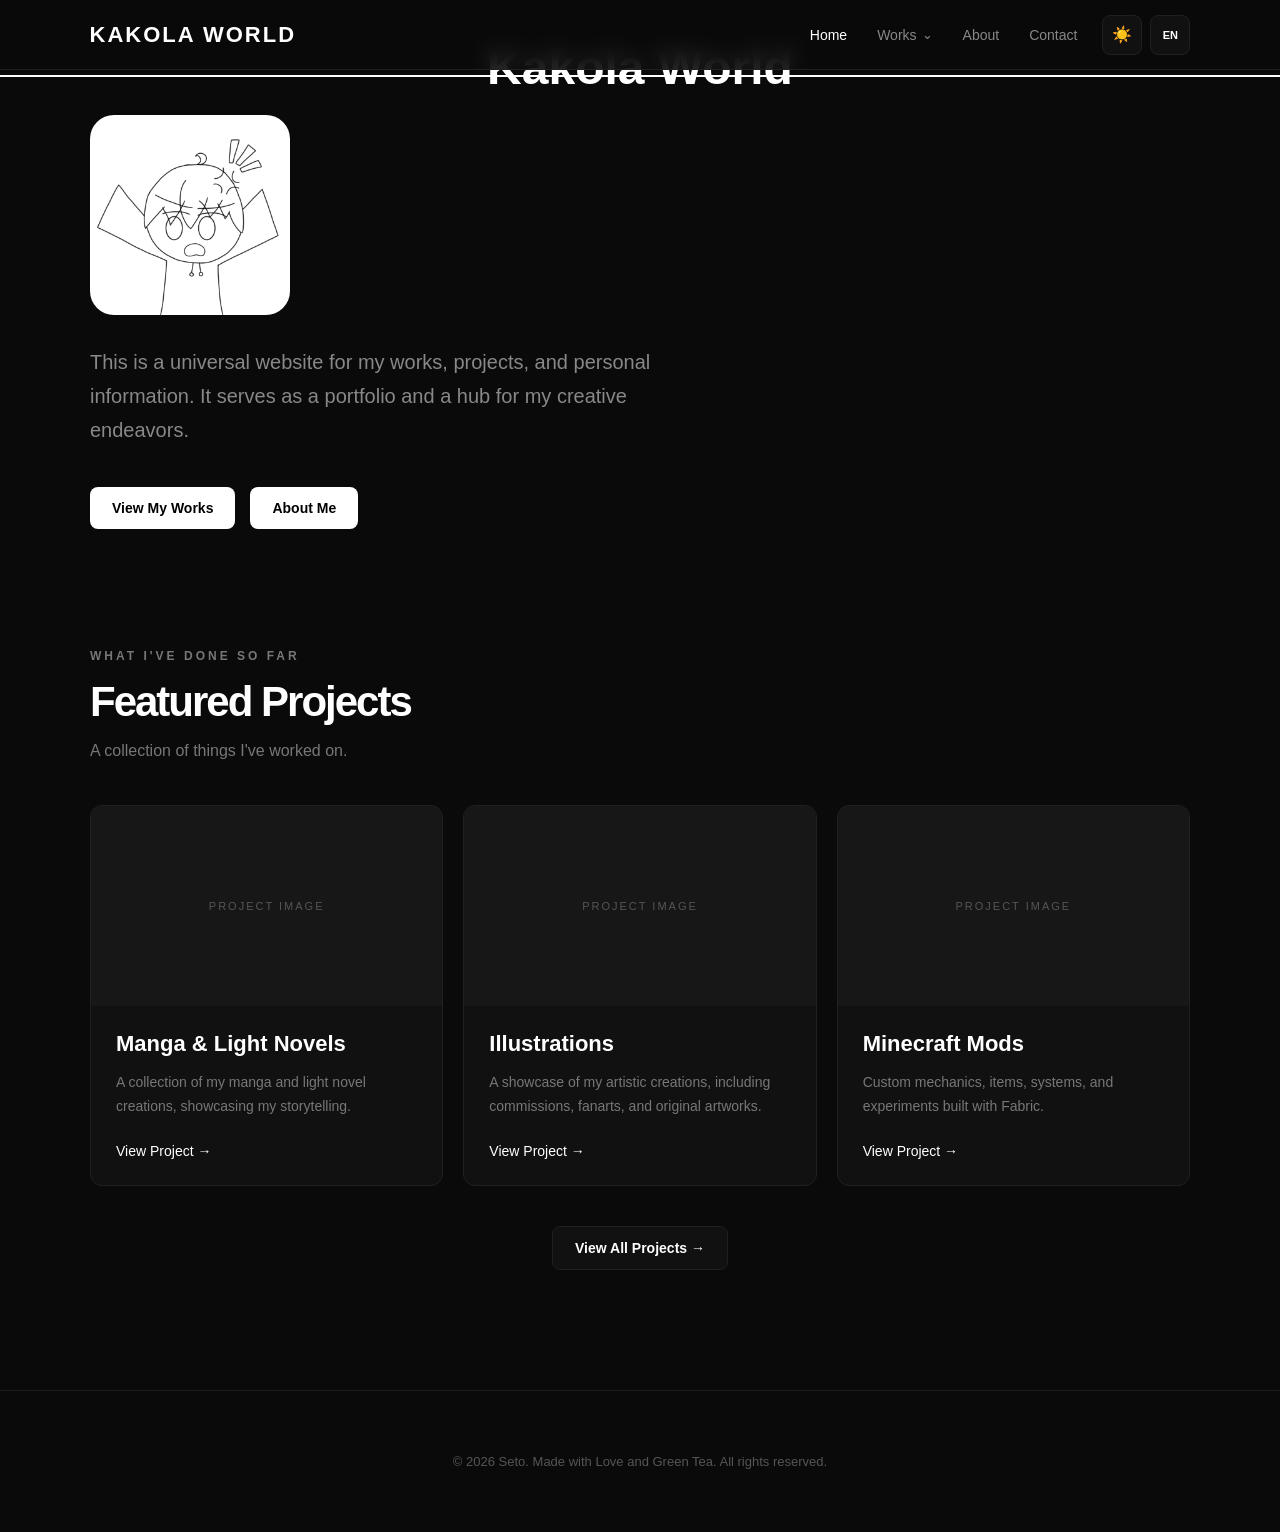
==== commit 798f00fc: "Changed" ====
--- a/index.html
+++ b/index.html
@@ -120,15 +120,13 @@
     <!-- Hero -->
     <main>
 
+        <h1 class="page-title" data-i18n="hero.title">
+            Kakola World
+        </h1>
+
         <section class="hero">
         
             <div class="hero-content">
-        
-                <h1>
-                    <p data-i18n="hero.title">
-                        Kakola World
-                    </p>
-                </h1>
 
                 <div class="hero-image">
                 
--- a/css/style.css
+++ b/css/style.css
@@ -234,6 +234,12 @@
 }
 
 
+.page-title {
+    text-align: center;
+    font-size: 3rem;
+    margin: 40px 0 20px;
+}
+
 /* ================================
    HERO
 ================================ */
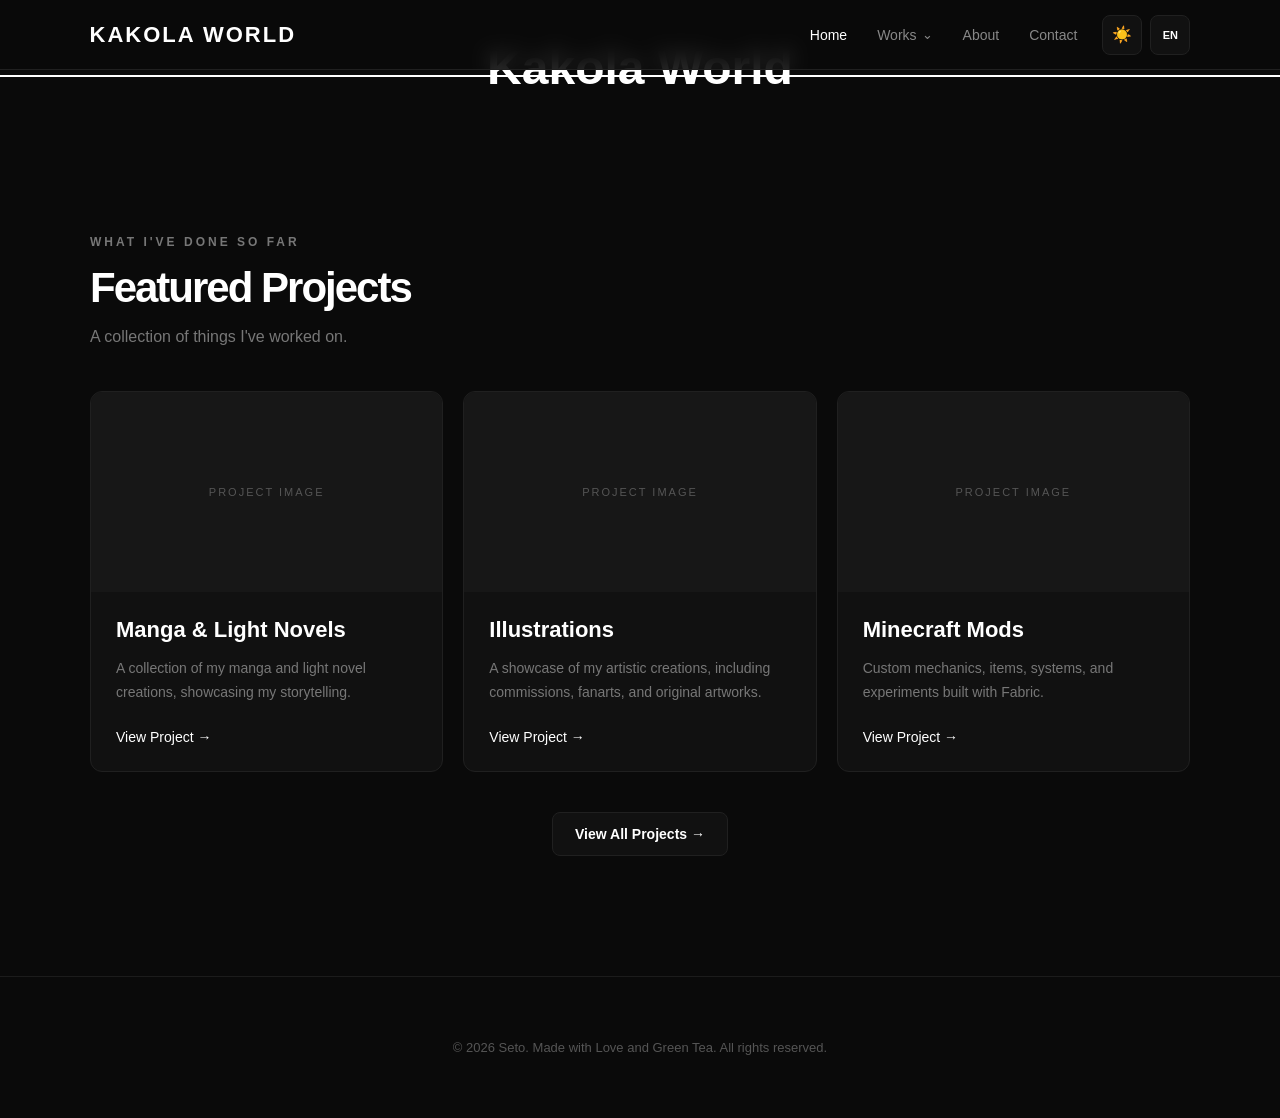
==== commit 3386801e: "Fixed Title not aligned with Hero, so instead deleting Hero" ====
--- a/index.html
+++ b/index.html
@@ -124,37 +124,6 @@
             Kakola World
         </h1>
 
-        <section class="hero">
-        
-            <div class="hero-content">
-
-                <div class="hero-image">
-                
-                    <img src="./images/hero.png" alt="Kakola World">
-                
-                </div>
-        
-                <p class="hero-description" data-i18n="hero.description">
-                    This is a universal website for my works, projects, and personal information. It serves as a portfolio and a hub for my creative endeavors.
-                </p>
-        
-                <div class="hero-buttons">
-        
-                    <a href="./works/" class="button primary" data-i18n="hero.viewWorks">
-                        View My Works
-                    </a>
-        
-                    <a href="./about/" class="button primary" data-i18n="hero.aboutMe">
-                        About Me
-                    </a>
-        
-                </div>
-        
-            </div>
-        
-        </section>
-
-
         <!-- Featured Projects -->
         <section class="projects">
 
